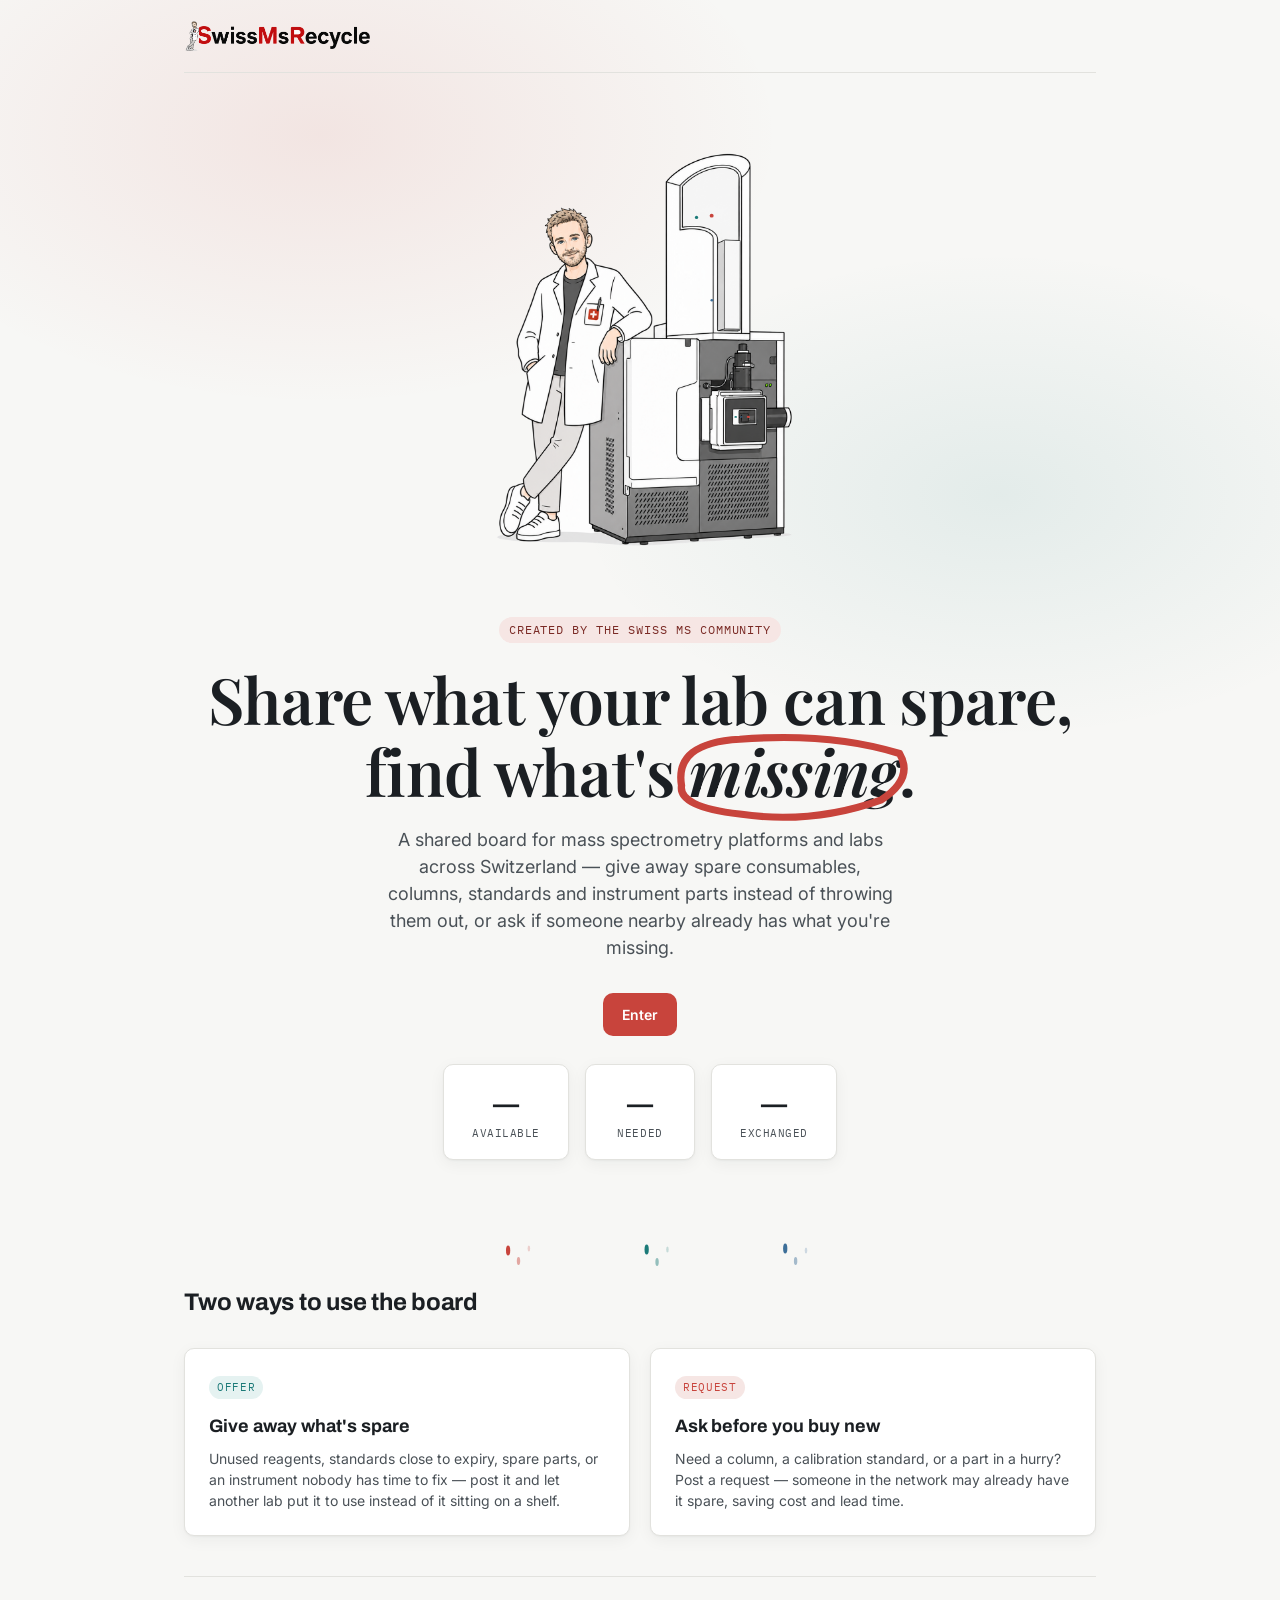
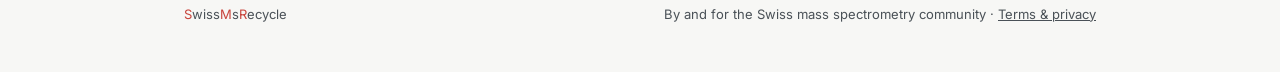
==== index.html @ 70cbd9d3 "Add files via upload" ====
<!DOCTYPE html>
<html lang="en">
<head>
<meta charset="UTF-8">
<meta name="viewport" content="width=device-width, initial-scale=1">
<title>SwissMsRecycle — share &amp; find lab resources</title>
<link rel="icon" type="image/png" href="favicon.png?v=2">
<link rel="shortcut icon" type="image/png" href="favicon.png?v=2">
<link rel="stylesheet" href="style.css">
<script data-goatcounter="https://dortiz83.goatcounter.com/count" async src="//gc.zgo.at/count.js"></script>
</head>
<body>

<div class="page">
  <div class="hero-bg">
    <div class="container">
      <nav class="nav">
        <a class="brand" href="#top">
          <img class="brand-logo-img" src="logo-brand.png" alt="SwissMsRecycle">
        </a>
      </nav>

      <header class="hero" id="top">
        <div class="hero-figure">
          <img class="person-tof-photo" src="person-tof.png" alt="Illustration of a scientist leaning on a mass spectrometer">
          <svg class="ion-overlay" viewBox="0 0 100 100" preserveAspectRatio="none" xmlns="http://www.w3.org/2000/svg" aria-hidden="true">
            <circle r="6" cy="50" fill="var(--accent)"><animateMotion path="M15 0 L85 0" dur="1.6s" repeatCount="indefinite"/></circle>
            <circle r="5" cy="50" fill="var(--offer)"><animateMotion path="M15 0 L85 0" dur="1.6s" begin="-0.5s" repeatCount="indefinite"/></circle>
            <circle r="4" cy="50" fill="var(--ion-blue)"><animateMotion path="M15 0 L85 0" dur="1.6s" begin="-1s" repeatCount="indefinite"/></circle>
          </svg>
          <svg class="ion-overlay ion-overlay--tower" viewBox="0 0 100 100" preserveAspectRatio="none" xmlns="http://www.w3.org/2000/svg" aria-hidden="true">
            <ellipse rx="3.25" ry="0.94" fill="var(--accent)"><animateMotion path="M70 96 L70 22 Q70 4 45 4 L45 28" dur="2s" repeatCount="indefinite"/></ellipse>
            <ellipse rx="2.71" ry="0.79" fill="var(--offer)"><animateMotion path="M70 96 L70 22 Q70 4 45 4 L45 28" dur="2s" begin="-0.7s" repeatCount="indefinite"/></ellipse>
            <ellipse rx="2.17" ry="0.63" fill="var(--ion-blue)"><animateMotion path="M70 96 L70 22 Q70 4 45 4 L45 28" dur="2s" begin="-1.4s" repeatCount="indefinite"/></ellipse>
          </svg>
        </div>
        <span class="eyebrow">Created by the Swiss MS community</span>
        <h1>Share what your lab can spare,<br>find what's <span class="highlight"><svg class="highlight-circle" viewBox="0 0 140 60" preserveAspectRatio="none" xmlns="http://www.w3.org/2000/svg" aria-hidden="true"><path d="M8 34 Q4 10 40 8 Q90 4 128 16 Q136 30 118 42 Q80 56 40 50 Q6 46 8 34 Z" fill="none" stroke="var(--accent)" stroke-width="4" stroke-linecap="round"/></svg>missing</span>.</h1>
        <p class="lede">
          A shared board for mass spectrometry platforms and labs across
          Switzerland — give away spare consumables, columns, standards
          and instrument parts instead of throwing them out, or ask if
          someone nearby already has what you're missing.
        </p>
        <div class="hero-actions">
          <a href="login.html" class="btn btn-accent">Enter</a>
        </div>

        <div class="stats-row" id="stats-row">
          <div class="stat-box">
            <div class="stat-number" id="stat-offers">—</div>
            <div class="stat-label">Available</div>
          </div>
          <div class="stat-box">
            <div class="stat-number" id="stat-requests">—</div>
            <div class="stat-label">Needed</div>
          </div>
          <div class="stat-box">
            <div class="stat-number" id="stat-exchanges">—</div>
            <div class="stat-label">Exchanged</div>
          </div>
        </div>
      </header>
    </div>
  </div>

  <div class="section-divider">
    <svg width="100%" height="40" viewBox="0 0 1000 40" preserveAspectRatio="none" xmlns="http://www.w3.org/2000/svg" aria-hidden="true">
      <path id="divider-path" d="M-10 6 L45 6 L100 34 L155 6 L210 34 L265 6 L320 34 L375 6 L430 34 L485 6 L540 34 L595 6 L650 34 L705 6 L760 34 L815 6 L870 34 L925 6 L980 34"
        fill="none" stroke="none"/>
      <circle r="5" fill="var(--accent)"><animateMotion dur="6s" repeatCount="indefinite"><mpath href="#divider-path"/></animateMotion></circle>
      <circle r="4" fill="var(--accent)" opacity="0.45"><animateMotion dur="6s" begin="-0.15s" repeatCount="indefinite"><mpath href="#divider-path"/></animateMotion></circle>
      <circle r="3" fill="var(--accent)" opacity="0.22"><animateMotion dur="6s" begin="-0.3s" repeatCount="indefinite"><mpath href="#divider-path"/></animateMotion></circle>

      <circle r="5" fill="var(--offer)"><animateMotion dur="6s" begin="-2s" repeatCount="indefinite"><mpath href="#divider-path"/></animateMotion></circle>
      <circle r="4" fill="var(--offer)" opacity="0.45"><animateMotion dur="6s" begin="-2.15s" repeatCount="indefinite"><mpath href="#divider-path"/></animateMotion></circle>
      <circle r="3" fill="var(--offer)" opacity="0.22"><animateMotion dur="6s" begin="-2.3s" repeatCount="indefinite"><mpath href="#divider-path"/></animateMotion></circle>

      <circle r="5" fill="var(--ion-blue)"><animateMotion dur="6s" begin="-4s" repeatCount="indefinite"><mpath href="#divider-path"/></animateMotion></circle>
      <circle r="4" fill="var(--ion-blue)" opacity="0.45"><animateMotion dur="6s" begin="-4.15s" repeatCount="indefinite"><mpath href="#divider-path"/></animateMotion></circle>
      <circle r="3" fill="var(--ion-blue)" opacity="0.22"><animateMotion dur="6s" begin="-4.3s" repeatCount="indefinite"><mpath href="#divider-path"/></animateMotion></circle>
    </svg>
  </div>

  <div class="container">
    <section class="section section--noborder" id="how">
      <div class="section-head">
        <h2>Two ways to use the board</h2>
      </div>
      <div class="grid-2">
        <div class="card">
          <span class="tag tag-offer">Offer</span>
          <h3>Give away what's spare</h3>
          <p>
            Unused reagents, standards close to expiry, spare parts, or
            an instrument nobody has time to fix — post it and let another
            lab put it to use instead of it sitting on a shelf.
          </p>
        </div>
        <div class="card">
          <span class="tag tag-request">Request</span>
          <h3>Ask before you buy new</h3>
          <p>
            Need a column, a calibration standard, or a part in a hurry?
            Post a request — someone in the network may already have it
            spare, saving cost and lead time.
          </p>
        </div>
      </div>
    </section>

    <footer class="footer">
      <span><span class="cap">S</span>wiss<span class="cap">M</span>s<span class="cap">R</span>ecycle</span>
      <span>By and for the Swiss mass spectrometry community · <a href="terms.html">Terms &amp; privacy</a></span>
    </footer>
  </div>
</div>

<script type="module">
  import { supabase } from './supabase-client.js'
  try {
    const { data, error } = await supabase.rpc('public_counts')
    if (error) console.error('public_counts error:', error)
    if (data) {
      document.getElementById('stat-offers').textContent = data.offers
      document.getElementById('stat-requests').textContent = data.requests
      document.getElementById('stat-exchanges').textContent = data.exchanges
    }
  } catch (err) {
    console.error('public_counts failed:', err)
  }
</script>

</body>
</html>
---- style.css ----
/* ============================================================
   SwissMS Recycle — design tokens
   Palette: clean lab-white background, graphite ink, one accent
   (muted vermillion) used sparingly. Mono face nods to instrument
   readouts (timestamps, lab codes); grotesk display + humanist body.
   ============================================================ */

@import url('https://fonts.googleapis.com/css2?family=Archivo:wght@500;600;700&family=Inter:wght@400;500;600&family=IBM+Plex+Mono:wght@400;500&family=Playfair+Display:ital,wght@0,600;1,600&display=swap');

:root {
  --ink: #1b1f23;
  --ink-soft: #4a5157;
  --paper: #f7f7f5;
  --paper-raised: #ffffff;
  --line: #e2e2de;
  --accent: #c8443c;
  --accent-ink: #7a2a25;
  --accent-tint: #f6e6e4;
  --offer: #1b7a78;
  --offer-tint: #e5f2f1;
  --ion-blue: #3d6f99;
  --request: #c8443c;
  --request-tint: #f6e6e4;

  --font-display: 'Archivo', system-ui, sans-serif;
  --font-serif: 'Playfair Display', Georgia, serif;
  --font-body: 'Inter', system-ui, sans-serif;
  --font-mono: 'IBM Plex Mono', ui-monospace, monospace;

  --radius: 10px;
  --shadow: 0 1px 2px rgba(27, 31, 35, 0.04), 0 4px 16px rgba(27, 31, 35, 0.05);
}

* { box-sizing: border-box; }

html, body {
  margin: 0;
  padding: 0;
  background:
    radial-gradient(ellipse 60% 50% at 25% 15%, rgba(200, 68, 60, 0.10), transparent 60%),
    radial-gradient(ellipse 55% 45% at 78% 55%, rgba(27, 122, 120, 0.09), transparent 60%),
    var(--paper);
  background-attachment: fixed;
  color: var(--ink);
  font-family: var(--font-body);
  font-size: 16px;
  line-height: 1.5;
}

a { color: inherit; }

.container {
  max-width: 960px;
  margin: 0 auto;
  padding: 0 24px;
}

/* ---------- Nav ---------- */
.nav {
  display: flex;
  align-items: center;
  justify-content: space-between;
  padding: 20px 0;
  border-bottom: 1px solid var(--line);
}

.brand {
  display: flex;
  align-items: center;
  gap: 8px;
  font-family: var(--font-display);
  font-weight: 700;
  font-size: 18px;
  letter-spacing: 0.01em;
  text-decoration: none;
  color: var(--ink);
}

.hero-figure {
  position: relative;
  display: inline-block;
  margin-bottom: 8px;
}

.person-tof-photo {
  display: block;
  height: 480px;
  width: auto;
}

.ion-overlay {
  position: absolute;
  left: 75.3%;
  top: 58.2%;
  width: 7.3%;
  height: 3.7%;
  pointer-events: none;
}

.ion-overlay--tower {
  left: 58%;
  top: 10%;
  width: 17%;
  height: 44%;
}

.hero-figure--sm {
  transform: scale(0.42);
  transform-origin: top center;
  margin-bottom: -290px;
  margin-top: -20px;
}

.brand-logo-img {
  height: 32px;
  width: auto;
  display: block;
}

.cap {
  color: var(--accent);
}

.highlight-circle {
  position: absolute;
  top: -0.15em;
  left: -0.35em;
  width: calc(100% + 0.7em);
  height: calc(100% + 0.55em);
  pointer-events: none;
}

.page {
  position: relative;
  overflow: hidden;
}

.hero-bg {
  position: relative;
}

.hero-bg .container {
  position: relative;
  z-index: 1;
}

.nav-actions {
  display: flex;
  align-items: center;
  gap: 10px;
}

.btn-pill {
  border-radius: 999px;
}

.nav-links {
  display: flex;
  align-items: center;
  gap: 24px;
  font-size: 14px;
  color: var(--ink-soft);
}

.nav-links a { text-decoration: none; }
.nav-links a:hover { color: var(--ink); }

/* ---------- Buttons ---------- */
.btn {
  display: inline-flex;
  align-items: center;
  justify-content: center;
  gap: 8px;
  font-family: var(--font-body);
  font-weight: 600;
  font-size: 14px;
  padding: 10px 18px;
  border-radius: var(--radius);
  border: 1px solid transparent;
  cursor: pointer;
  text-decoration: none;
  transition: transform 0.12s ease, box-shadow 0.12s ease;
}

.btn:focus-visible {
  outline: 2px solid var(--accent);
  outline-offset: 2px;
}

.btn-primary {
  background: var(--ink);
  color: var(--paper-raised);
}
.btn-primary:hover { transform: translateY(-1px); }

.btn-accent {
  background: var(--accent);
  color: #fff;
}
.btn-accent:hover { transform: translateY(-1px); }

.btn-ghost {
  background: transparent;
  border-color: var(--line);
  color: var(--ink);
}
.btn-ghost:hover { border-color: var(--ink-soft); }

.btn-sm { padding: 7px 12px; font-size: 13px; }

@media (prefers-reduced-motion: reduce) {
  .btn { transition: none; }
  .btn-primary:hover, .btn-accent:hover { transform: none; }
}

/* ---------- Hero ---------- */
.hero {
  padding: 56px 0 40px;
  text-align: center;
  display: flex;
  flex-direction: column;
  align-items: center;
}

.eyebrow {
  font-family: var(--font-mono);
  font-size: 12px;
  letter-spacing: 0.08em;
  text-transform: uppercase;
  color: var(--accent-ink);
  background: var(--accent-tint);
  display: inline-block;
  padding: 4px 10px;
  border-radius: 999px;
  margin-bottom: 20px;
}

h1 {
  font-family: var(--font-serif);
  font-weight: 600;
  font-size: clamp(40px, 6.5vw, 64px);
  line-height: 1.12;
  letter-spacing: -0.01em;
  margin: 0 auto 20px;
  max-width: 31ch;
}

.highlight {
  position: relative;
  display: inline-block;
  font-style: italic;
}

.lede {
  font-size: 18px;
  color: var(--ink-soft);
  max-width: 46ch;
  margin: 0 auto 32px;
}

.hero-actions {
  display: flex;
  gap: 12px;
  flex-wrap: wrap;
  justify-content: center;
}

/* Signature element: spectrum trace */
.spectrum {
  width: 100%;
  height: auto;
  margin-top: 48px;
  display: block;
}

/* ---------- How it works ---------- */
.section-divider {
  height: 24px;
  width: 33%;
  margin: 0 auto;
  overflow: visible;
  position: relative;
  z-index: 2;
}

.section {
  padding: 40px 0;
  border-top: 1px solid var(--line);
}

.section--noborder {
  border-top: none;
  padding-top: 32px;
}

.section-head {
  display: flex;
  align-items: baseline;
  justify-content: space-between;
  margin-bottom: 28px;
}

.section-head h2 {
  font-family: var(--font-display);
  font-size: 24px;
  letter-spacing: -0.01em;
  margin: 0;
}

.section-head .index {
  font-family: var(--font-mono);
  font-size: 12px;
  color: var(--ink-soft);
}

.grid-2 {
  display: grid;
  grid-template-columns: 1fr 1fr;
  gap: 20px;
}

@media (max-width: 640px) {
  .grid-2 { grid-template-columns: 1fr; }
}

.card {
  background: var(--paper-raised);
  border: 1px solid var(--line);
  border-radius: var(--radius);
  padding: 24px;
  box-shadow: var(--shadow);
}

.card .tag {
  font-family: var(--font-mono);
  font-size: 11px;
  letter-spacing: 0.06em;
  text-transform: uppercase;
  padding: 3px 8px;
  border-radius: 999px;
  display: inline-block;
  margin-bottom: 14px;
}

.tag-offer { background: var(--offer-tint); color: var(--offer); }
.tag-request { background: var(--request-tint); color: var(--request); }

.card h3 {
  font-family: var(--font-display);
  font-size: 18px;
  margin: 0 0 8px;
}

.card p {
  color: var(--ink-soft);
  font-size: 14px;
  margin: 0;
}

/* ---------- Stats (big numbers in boxes) ---------- */
.stats-row {
  display: flex;
  justify-content: center;
  gap: 16px;
  margin: 28px 0;
  flex-wrap: wrap;
}

.stat-box {
  background: var(--paper-raised);
  border: 1px solid var(--line);
  border-radius: var(--radius);
  padding: 18px 28px;
  min-width: 110px;
  text-align: center;
  box-shadow: var(--shadow);
}

.stat-number {
  font-family: var(--font-serif);
  font-weight: 600;
  font-size: 34px;
  line-height: 1.1;
  color: var(--ink);
}

.stat-label {
  font-family: var(--font-mono);
  font-size: 11px;
  text-transform: uppercase;
  letter-spacing: 0.05em;
  color: var(--ink-soft);
  margin-top: 4px;
}

.app-hero .stats-row {
  margin: 20px 0 8px;
}

.app-hero .stat-box {
  padding: 12px 22px;
  min-width: 90px;
}

.app-hero .stat-number {
  font-size: 26px;
}

/* ---------- Footer ---------- */
.footer {
  border-top: 1px solid var(--line);
  padding: 28px 0 48px;
  color: var(--ink-soft);
  font-size: 13px;
  display: flex;
  justify-content: space-between;
  flex-wrap: wrap;
  gap: 8px;
}

/* ---------- Auth card (login.html) ---------- */
.auth-wrap {
  min-height: 100vh;
  display: flex;
  flex-direction: column;
  align-items: center;
  justify-content: center;
  padding: 24px;
  gap: 24px;
}

.footer--auth {
  border-top: none;
  padding: 0;
  justify-content: center;
  gap: 16px;
}

.auth-card {
  width: 100%;
  max-width: 380px;
  background: var(--paper-raised);
  border: 1px solid var(--line);
  border-radius: var(--radius);
  padding: 32px;
  box-shadow: var(--shadow);
}

.auth-card h1 {
  font-size: 22px;
  max-width: none;
  margin: 0 0 6px;
  text-align: center;
}

.auth-sub {
  color: var(--ink-soft);
  font-size: 14px;
  margin: 0 0 24px;
  text-align: center;
}

.tabs {
  display: flex;
  gap: 4px;
  background: var(--paper);
  border: 1px solid var(--line);
  border-radius: var(--radius);
  padding: 4px;
  margin-bottom: 20px;
}

.tab {
  flex: 1;
  text-align: center;
  padding: 8px;
  font-size: 13px;
  font-weight: 600;
  border-radius: 7px;
  cursor: pointer;
  color: var(--ink-soft);
  user-select: none;
}

.tab.active {
  background: var(--paper-raised);
  color: var(--ink);
  box-shadow: var(--shadow);
}

label {
  display: block;
  font-size: 13px;
  font-weight: 600;
  margin: 14px 0 6px;
}

input[type="email"],
input[type="password"],
input[type="text"],
textarea,
select {
  width: 100%;
  padding: 10px 12px;
  border: 1px solid var(--line);
  border-radius: 8px;
  font-family: var(--font-body);
  font-size: 14px;
  background: var(--paper-raised);
  color: var(--ink);
}

input:focus, textarea:focus, select:focus {
  outline: 2px solid var(--accent);
  outline-offset: 1px;
  border-color: var(--accent);
}

.form-msg {
  font-size: 13px;
  margin-top: 14px;
  min-height: 18px;
}

.form-msg.error { color: var(--accent-ink); }
.form-msg.ok { color: var(--offer); }

.auth-submit { width: 100%; margin-top: 20px; }

.hidden-fields {
  display: none;
}

.pw-hints {
  list-style: none;
  margin: 10px 0 0;
  padding: 0;
  font-size: 12px;
  color: var(--ink-soft);
  display: none;
}

.pw-hints li {
  padding-left: 18px;
  position: relative;
  line-height: 1.6;
}

.pw-hints li::before {
  content: "○";
  position: absolute;
  left: 0;
  color: var(--line);
}

.pw-hints li.met {
  color: var(--offer);
}

.pw-hints li.met::before {
  content: "●";
  color: var(--offer);
}

.link-btn {
  display: block;
  margin: 12px auto 0;
  background: none;
  border: none;
  color: var(--ink-soft);
  font-size: 13px;
  text-decoration: underline;
  cursor: pointer;
  padding: 0;
}

.link-btn:hover {
  color: var(--ink);
}

.back-link {
  display: inline-block;
  margin-top: 20px;
  font-size: 13px;
  color: var(--ink-soft);
  text-decoration: none;
}
.back-link:hover { color: var(--ink); }

/* ---------- App (app.html) ---------- */
.app-header {
  display: flex;
  align-items: center;
  justify-content: space-between;
  padding: 20px 0;
  border-bottom: 1px solid var(--line);
}

.app-user {
  display: flex;
  align-items: center;
  gap: 12px;
  font-family: var(--font-mono);
  font-size: 13px;
  color: var(--ink-soft);
}

/* ---------- App tabs ---------- */

.legal-page {
  max-width: 640px;
  margin: 0 auto;
  padding: 32px 0 20px;
}

.legal-page h1 {
  font-family: var(--font-display);
  font-size: 30px;
  margin: 0 0 4px;
}

.legal-updated {
  color: var(--ink-soft);
  font-size: 13px;
  margin: 0 0 28px;
}

.legal-page h2 {
  font-family: var(--font-display);
  font-size: 17px;
  margin: 24px 0 8px;
}

.legal-page p {
  color: var(--ink-soft);
  font-size: 14px;
  line-height: 1.65;
  margin: 0 0 4px;
}

.legal-page .back-link {
  display: inline-block;
  margin-top: 24px;
}

.settings-page {
  max-width: 560px;
  margin: 0 auto;
  padding: 32px 0 20px;
}

.settings-title {
  font-family: var(--font-display);
  font-size: 26px;
  margin: 0 0 20px;
}

.settings-card {
  margin-bottom: 20px;
}

.settings-card h2 {
  font-family: var(--font-display);
  font-size: 17px;
  margin: 0 0 4px;
}

.settings-hint {
  font-size: 13px;
  color: var(--ink-soft);
  margin: 0 0 16px;
}

.settings-hint--note {
  background: var(--paper);
  border-radius: 8px;
  padding: 10px 12px;
  margin-top: 4px;
}

.settings-card--danger {
  border-color: rgba(200, 68, 60, 0.3);
}

.app-hero {
  text-align: center;
  padding-top: 8px;
}

.app-hero .hero-figure--sm {
  transform: scale(0.3);
  transform-origin: top center;
  margin-bottom: -335px;
  margin-top: -20px;
}

.app-hero-text {
  color: var(--ink-soft);
  font-size: 14px;
  margin: 0 0 4px;
}

.app-primary-action {
  margin: 28px 0 12px;
}

.app-primary-btn {
  padding: 13px 22px;
  font-size: 15px;
  border-radius: 999px;
}

.app-tabs {
  display: flex;
  gap: 8px;
  margin: 0 0 20px;
}

.app-tab {
  padding: 9px 16px;
  border-radius: 999px;
  border: 1px solid var(--line);
  background: var(--paper-raised);
  font-size: 13px;
  font-weight: 600;
  cursor: pointer;
  color: var(--ink-soft);
  font-family: var(--font-body);
}

.app-tab.active {
  background: var(--ink);
  color: #fff;
  border-color: var(--ink);
}

/* ---------- Filters ---------- */
.filters {
  display: flex;
  flex-wrap: wrap;
  gap: 8px;
  margin-bottom: 20px;
}

.filters select {
  width: auto;
  min-width: 0;
  font-size: 13px;
  padding: 8px 10px;
}

.filters .btn-sm {
  flex-shrink: 0;
}

.listing-row--static {
  cursor: default;
}

/* ---------- Listings table ---------- */
.listings-grid {
  border: 1px solid var(--line);
  border-radius: var(--radius);
  overflow: hidden;
  margin-bottom: 48px;
  background: var(--paper-raised);
}

.listing-row {
  display: grid;
  grid-template-columns: 52px 84px 1.6fr 1fr 110px;
  gap: 14px;
  align-items: center;
  padding: 10px 16px;
  border-bottom: 1px solid var(--line);
  cursor: pointer;
}

.listing-row:last-child {
  border-bottom: none;
}

.listing-row:not(.listing-row--head):hover {
  background: var(--paper);
}

.listing-row--head {
  cursor: default;
  font-family: var(--font-mono);
  font-size: 11px;
  text-transform: uppercase;
  letter-spacing: 0.04em;
  color: var(--ink-soft);
  background: var(--paper);
}

.listing-row-photo {
  width: 44px;
  height: 44px;
  border-radius: 6px;
  border: 1px solid var(--line);
  overflow: hidden;
  background: var(--paper);
  display: flex;
  align-items: center;
  justify-content: center;
  flex-shrink: 0;
}

.listing-row-photo img {
  width: 100%;
  height: 100%;
  object-fit: cover;
}

.listing-row-photo-placeholder {
  font-size: 16px;
  opacity: 0.35;
}

.listing-row-title {
  display: flex;
  flex-direction: column;
  gap: 2px;
  min-width: 0;
}

.listing-row-title strong {
  font-family: var(--font-display);
  font-size: 14px;
  font-weight: 600;
  white-space: nowrap;
  overflow: hidden;
  text-overflow: ellipsis;
}

.listing-row-sub {
  font-family: var(--font-mono);
  font-size: 11px;
  color: var(--ink-soft);
  white-space: nowrap;
  overflow: hidden;
  text-overflow: ellipsis;
}

.listing-row-org,
.listing-row-condition {
  font-size: 13px;
  color: var(--ink-soft);
  white-space: nowrap;
  overflow: hidden;
  text-overflow: ellipsis;
}

@media (max-width: 640px) {
  .listing-row {
    grid-template-columns: 40px 1fr;
    grid-template-areas:
      "photo title"
      "photo meta";
  }
  .listing-row-photo { grid-area: photo; width:40px; height:40px; }
  .listing-row-title { grid-area: title; }
  .listing-row.listing-row--head .listing-row-org,
  .listing-row.listing-row--head .listing-row-condition,
  .listing-row .tag { display: none; }
  .listing-row-org, .listing-row-condition {
    grid-area: meta;
    display: inline;
    font-size: 11px;
  }
  .listing-row--head { display: none; }
}

/* ---------- Post view ---------- */
.post-card {
  position: relative;
  max-width: 560px;
  margin: 0 auto 48px;
  background: var(--paper-raised);
  border: 1px solid var(--line);
  border-radius: var(--radius);
  padding: 28px;
  box-shadow: var(--shadow);
}

.form-row {
  display: grid;
  grid-template-columns: 1fr 1fr;
  gap: 14px;
}

.form-row--single {
  grid-template-columns: 1fr;
}

@media (max-width: 480px) {
  .form-row { grid-template-columns: 1fr; }
}

input[type="file"] {
  width: 100%;
  padding: 10px 0;
  font-size: 13px;
}

/* ---------- Detail modal ---------- */
.modal-backdrop {
  position: fixed;
  inset: 0;
  background: rgba(27, 31, 35, 0.5);
  display: flex;
  align-items: center;
  justify-content: center;
  padding: 20px;
  z-index: 50;
}

.modal-card {
  position: relative;
  background: var(--paper-raised);
  border-radius: var(--radius);
  max-width: 480px;
  width: 100%;
  max-height: 88vh;
  overflow-y: auto;
  padding: 28px;
}

.modal-close {
  position: absolute;
  top: 14px;
  right: 14px;
  background: none;
  border: none;
  font-size: 22px;
  line-height: 1;
  cursor: pointer;
  color: var(--ink-soft);
}

.modal-head {
  display: flex;
  align-items: flex-start;
  gap: 14px;
  margin-bottom: 4px;
}

.modal-photo {
  width: 76px;
  height: 76px;
  border-radius: 8px;
  object-fit: cover;
  flex-shrink: 0;
  border: 1px solid var(--line);
}

.modal-head-text {
  min-width: 0;
}

.modal-head-text .tag {
  margin-bottom: 6px;
}

.modal-card h2 {
  font-family: var(--font-display);
  font-size: 19px;
  margin: 0;
  line-height: 1.25;
}

.modal-desc {
  font-size: 14px;
  color: var(--ink-soft);
  margin: 0 0 16px;
}

.modal-details {
  display: grid;
  grid-template-columns: auto 1fr;
  gap: 6px 14px;
  font-size: 13px;
  margin: 0 0 20px;
}

.modal-details dt {
  color: var(--ink-soft);
  font-family: var(--font-mono);
  font-size: 11px;
  text-transform: uppercase;
  align-self: center;
}

.modal-details dd {
  margin: 0;
}

.modal-actions {
  display: flex;
  flex-wrap: wrap;
  gap: 10px;
}

.listing-inquiry-count {
  font-family: var(--font-mono);
  font-size: 11px;
  color: var(--ink-soft);
  margin: 10px 0 0;
}

#mark-given-form {
  margin-top: 14px;
  padding-top: 14px;
  border-top: 1px solid var(--line);
}

#mark-given-form label {
  margin-top: 0;
}

.post-close {
  top: 16px;
  right: 16px;
}

.empty-state {
  border: 1px dashed var(--line);
  border-radius: var(--radius);
  padding: 32px;
  text-align: center;
  color: var(--ink-soft);
  font-size: 14px;
}

.type-toggle {
  display: flex;
  gap: 8px;
  margin-top: 14px;
}

.type-toggle button {
  flex: 1;
  padding: 8px;
  border-radius: 8px;
  border: 1px solid var(--line);
  background: var(--paper);
  font-size: 13px;
  font-weight: 600;
  cursor: pointer;
  color: var(--ink-soft);
}

.type-toggle button.active[data-type="offer"] { background: var(--offer-tint); color: var(--offer); border-color: transparent; }
.type-toggle button.active[data-type="request"] { background: var(--request-tint); color: var(--request); border-color: transparent; }
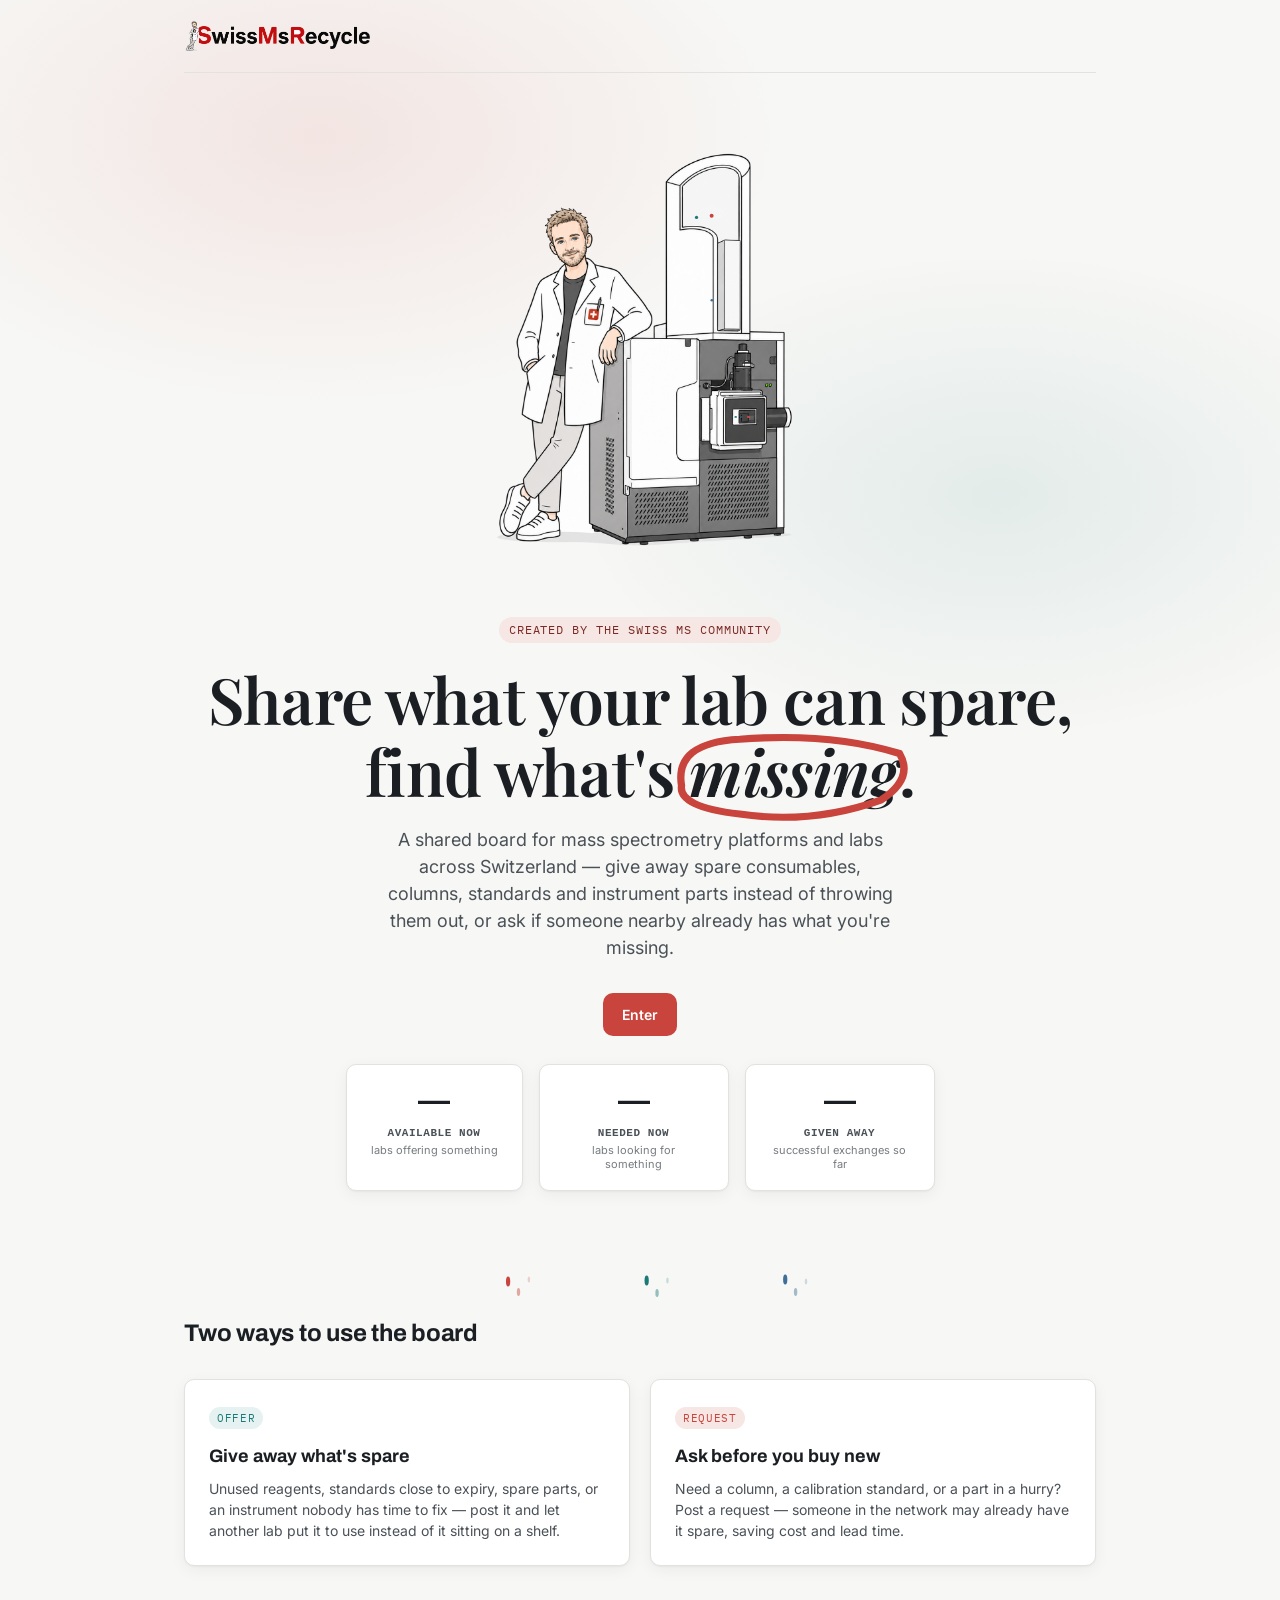
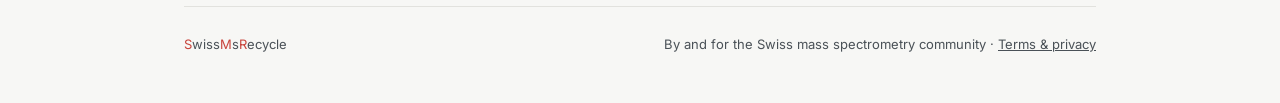
==== commit 38e59721: "Add files via upload" ====
--- a/index.html
+++ b/index.html
@@ -49,15 +49,15 @@
         <div class="stats-row" id="stats-row">
           <div class="stat-box">
             <div class="stat-number" id="stat-offers">—</div>
-            <div class="stat-label">Available</div>
+            <div class="stat-label"><span class="stat-label-main">Available now</span><span class="stat-label-sub">labs offering something</span></div>
           </div>
           <div class="stat-box">
             <div class="stat-number" id="stat-requests">—</div>
-            <div class="stat-label">Needed</div>
+            <div class="stat-label"><span class="stat-label-main">Needed now</span><span class="stat-label-sub">labs looking for something</span></div>
           </div>
           <div class="stat-box">
             <div class="stat-number" id="stat-exchanges">—</div>
-            <div class="stat-label">Exchanged</div>
+            <div class="stat-label"><span class="stat-label-main">Given away</span><span class="stat-label-sub">successful exchanges so far</span></div>
           </div>
         </div>
       </header>
--- a/style.css
+++ b/style.css
@@ -370,27 +370,42 @@
   background: var(--paper-raised);
   border: 1px solid var(--line);
   border-radius: var(--radius);
-  padding: 18px 28px;
-  min-width: 110px;
+  padding: 18px 24px;
+  min-width: 150px;
+  max-width: 190px;
   text-align: center;
   box-shadow: var(--shadow);
 }
 
 .stat-number {
-  font-family: var(--font-serif);
-  font-weight: 600;
-  font-size: 34px;
+  font-family: var(--font-display);
+  font-weight: 700;
+  font-size: 32px;
   line-height: 1.1;
   color: var(--ink);
 }
 
 .stat-label {
+  margin-top: 6px;
+}
+
+.stat-label-main {
+  display: block;
   font-family: var(--font-mono);
   font-size: 11px;
+  font-weight: 700;
   text-transform: uppercase;
   letter-spacing: 0.05em;
   color: var(--ink-soft);
-  margin-top: 4px;
+}
+
+.stat-label-sub {
+  display: block;
+  font-size: 11px;
+  color: var(--ink-soft);
+  opacity: 0.75;
+  margin-top: 2px;
+  line-height: 1.3;
 }
 
 .app-hero .stats-row {
@@ -398,8 +413,9 @@
 }
 
 .app-hero .stat-box {
-  padding: 12px 22px;
-  min-width: 90px;
+  padding: 12px 18px;
+  min-width: 130px;
+  max-width: 160px;
 }
 
 .app-hero .stat-number {
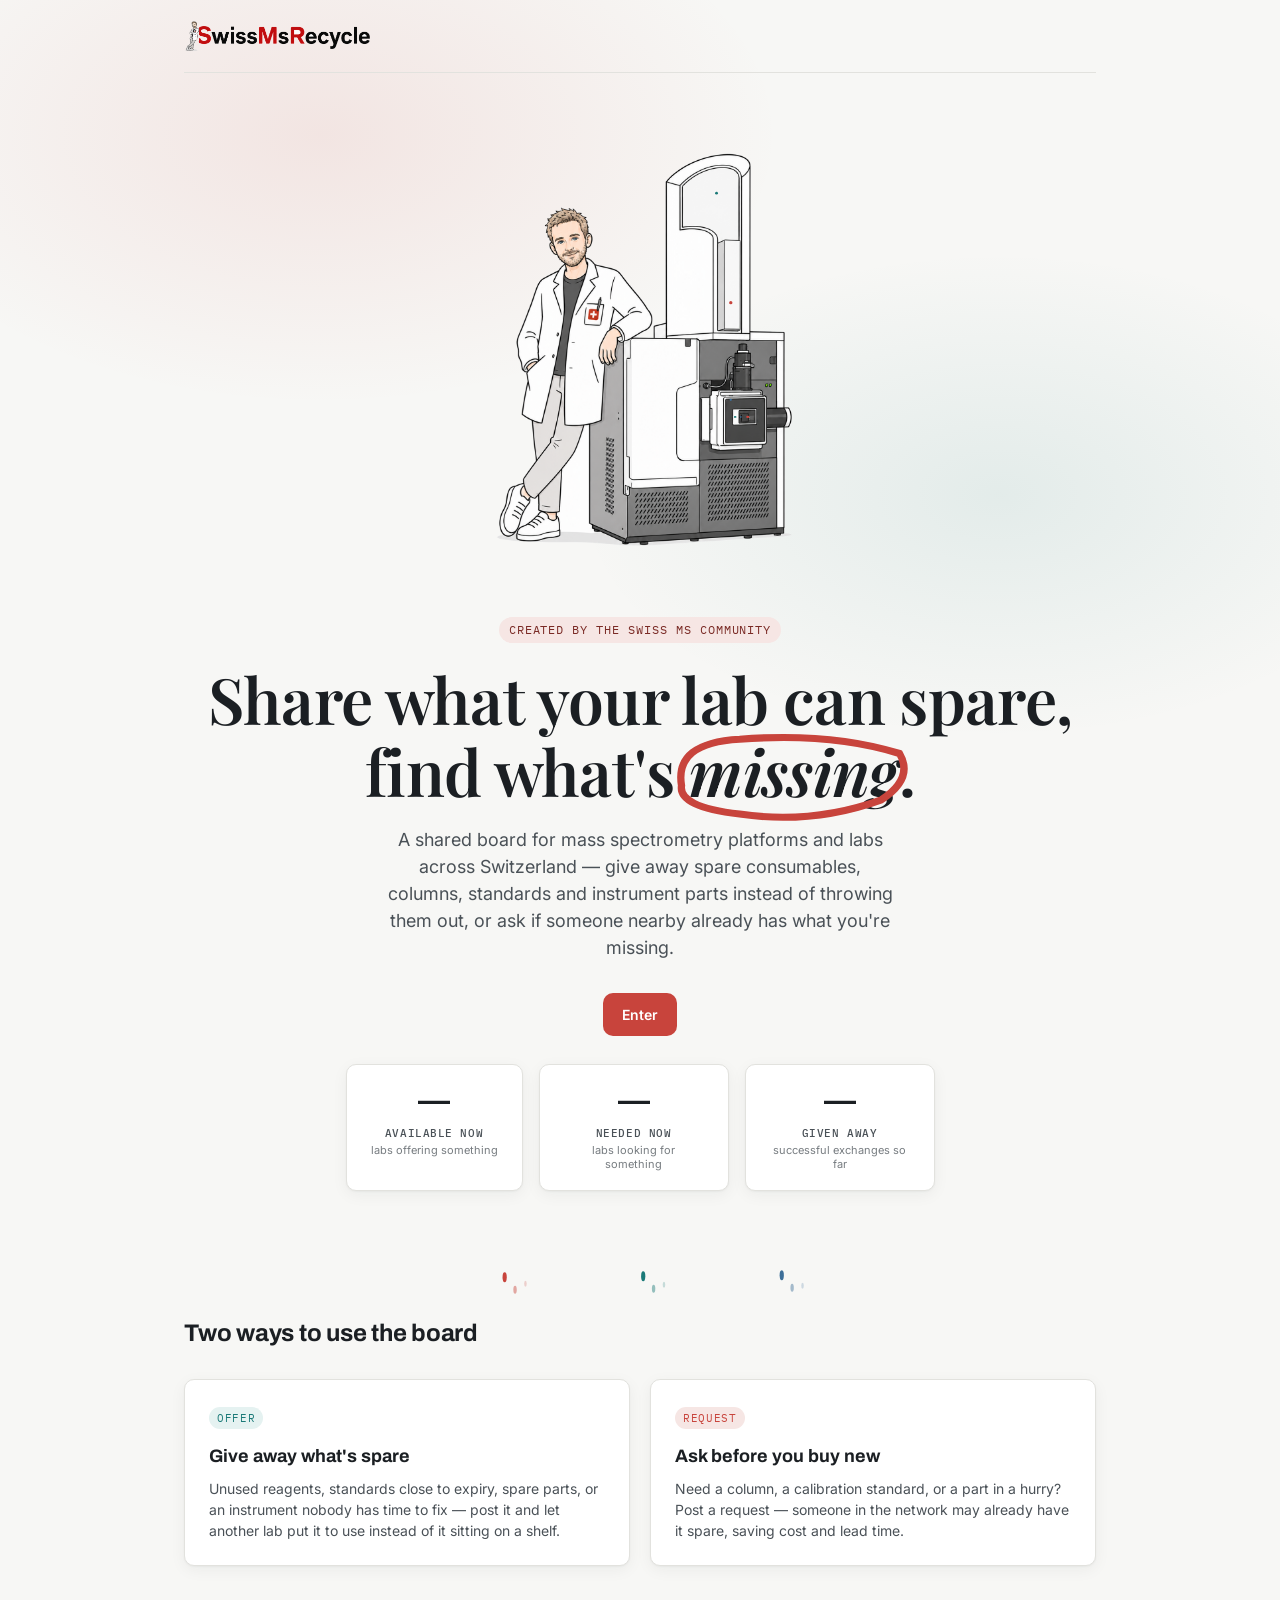
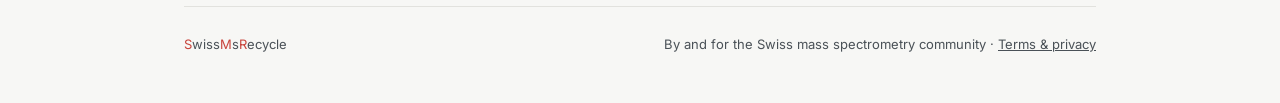
==== commit 94144e77: "Add files via upload" ====
--- a/index.html
+++ b/index.html
@@ -28,10 +28,17 @@
             <circle r="5" cy="50" fill="var(--offer)"><animateMotion path="M15 0 L85 0" dur="1.6s" begin="-0.5s" repeatCount="indefinite"/></circle>
             <circle r="4" cy="50" fill="var(--ion-blue)"><animateMotion path="M15 0 L85 0" dur="1.6s" begin="-1s" repeatCount="indefinite"/></circle>
           </svg>
-          <svg class="ion-overlay ion-overlay--tower" viewBox="0 0 100 100" preserveAspectRatio="none" xmlns="http://www.w3.org/2000/svg" aria-hidden="true">
-            <ellipse rx="3.25" ry="0.94" fill="var(--accent)"><animateMotion path="M70 96 L70 22 Q70 4 45 4 L45 28" dur="2s" repeatCount="indefinite"/></ellipse>
-            <ellipse rx="2.71" ry="0.79" fill="var(--offer)"><animateMotion path="M70 96 L70 22 Q70 4 45 4 L45 28" dur="2s" begin="-0.7s" repeatCount="indefinite"/></ellipse>
-            <ellipse rx="2.17" ry="0.63" fill="var(--ion-blue)"><animateMotion path="M70 96 L70 22 Q70 4 45 4 L45 28" dur="2s" begin="-1.4s" repeatCount="indefinite"/></ellipse>
+          <svg class="ion-overlay ion-overlay--tower" viewBox="0 0 165 1005" xmlns="http://www.w3.org/2000/svg" aria-hidden="true">
+            <defs>
+              <clipPath id="tower-window-clip">
+                <path d="M0,185 L0,60 Q3,25 50,3 Q85,-3 123,2 Q158,8 165,35 L163,600 L162,985 Q160,1000 120,1005 Q95,1006 87,990 L83,600 L83,228 Q60,210 40,200 Q10,195 0,185 Z"/>
+              </clipPath>
+            </defs>
+            <g clip-path="url(#tower-window-clip)">
+              <circle r="5" fill="var(--accent)"><animateMotion path="M123 970 L123 250 Q100 195 80 175 L80 60 Q80 15 85 5" dur="2s" repeatCount="indefinite"/></circle>
+              <circle r="4.2" fill="var(--offer)"><animateMotion path="M123 970 L123 250 Q100 195 80 175 L80 60 Q80 15 85 5" dur="2s" begin="-0.7s" repeatCount="indefinite"/></circle>
+              <circle r="3.4" fill="var(--ion-blue)"><animateMotion path="M123 970 L123 250 Q100 195 80 175 L80 60 Q80 15 85 5" dur="2s" begin="-1.4s" repeatCount="indefinite"/></circle>
+            </g>
           </svg>
         </div>
         <span class="eyebrow">Created by the Swiss MS community</span>
--- a/style.css
+++ b/style.css
@@ -98,10 +98,10 @@
 }
 
 .ion-overlay--tower {
-  left: 58%;
-  top: 10%;
-  width: 17%;
-  height: 44%;
+  left: 64%;
+  top: 6.9%;
+  width: 15.2%;
+  height: 69.4%;
 }
 
 .hero-figure--sm {
@@ -393,7 +393,7 @@
   display: block;
   font-family: var(--font-mono);
   font-size: 11px;
-  font-weight: 700;
+  font-weight: 500;
   text-transform: uppercase;
   letter-spacing: 0.05em;
   color: var(--ink-soft);
@@ -408,18 +408,27 @@
   line-height: 1.3;
 }
 
-.app-hero .stats-row {
-  margin: 20px 0 8px;
-}
-
-.app-hero .stat-box {
-  padding: 12px 18px;
-  min-width: 130px;
-  max-width: 160px;
-}
-
-.app-hero .stat-number {
-  font-size: 26px;
+.stats-row--compact {
+  margin: 14px 0 2px;
+  gap: 8px;
+}
+
+.stats-row--compact .stat-box {
+  padding: 6px 10px;
+  min-width: 0;
+  width: auto;
+}
+
+.stats-row--compact .stat-number {
+  font-size: 16px;
+}
+
+.stats-row--compact .stat-label-main {
+  font-size: 9px;
+}
+
+.stats-row--compact .stat-label-sub {
+  display: none;
 }
 
 /* ---------- Footer ---------- */
@@ -608,6 +617,7 @@
   display: flex;
   align-items: center;
   justify-content: space-between;
+  gap: 10px;
   padding: 20px 0;
   border-bottom: 1px solid var(--line);
 }
@@ -615,10 +625,16 @@
 .app-user {
   display: flex;
   align-items: center;
-  gap: 12px;
+  gap: 8px;
   font-family: var(--font-mono);
   font-size: 13px;
   color: var(--ink-soft);
+  flex-shrink: 0;
+}
+
+@media (max-width: 560px) {
+  #user-email { display: none; }
+  .brand-logo-img { height: 26px; }
 }
 
 /* ---------- App tabs ---------- */
@@ -730,6 +746,15 @@
   display: flex;
   gap: 8px;
   margin: 0 0 20px;
+  flex-wrap: wrap;
+}
+
+@media (max-width: 560px) {
+  .app-tab {
+    padding: 8px 12px;
+    font-size: 12px;
+    flex: 1 1 auto;
+  }
 }
 
 .app-tab {
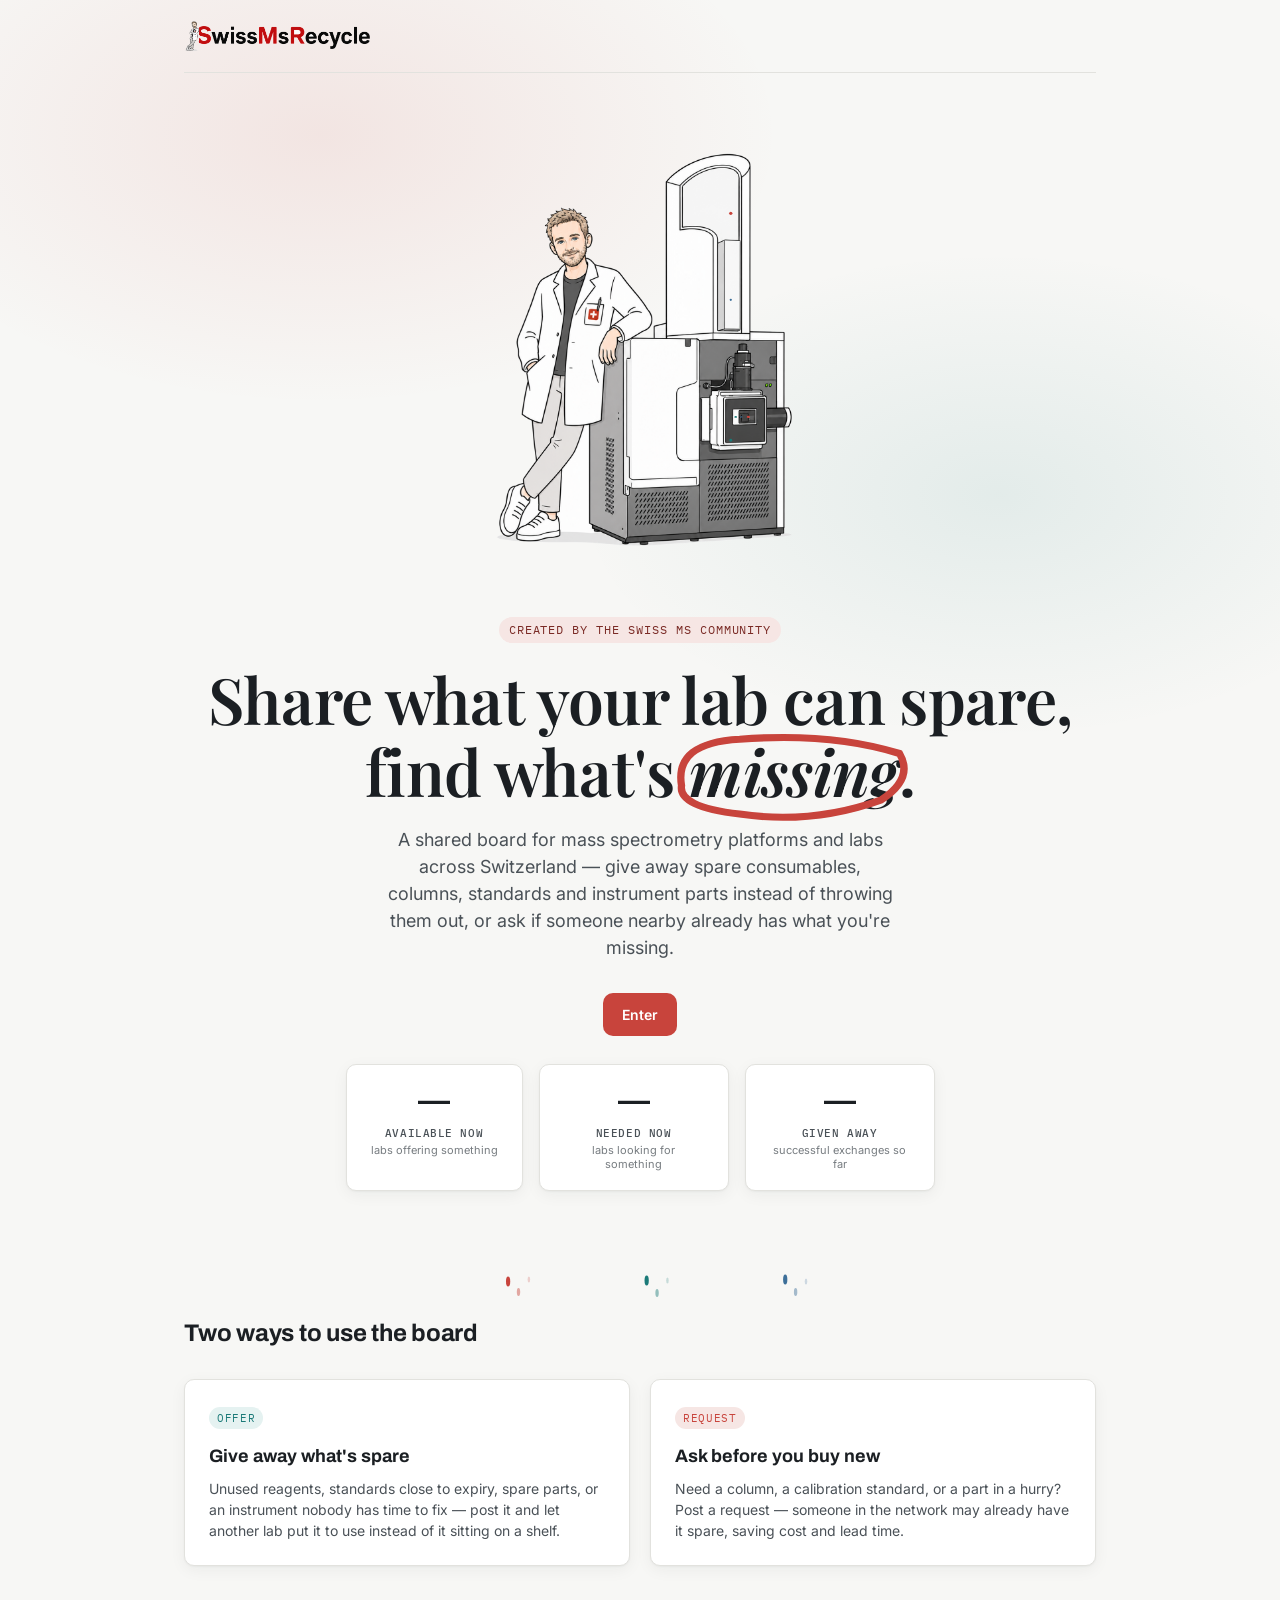
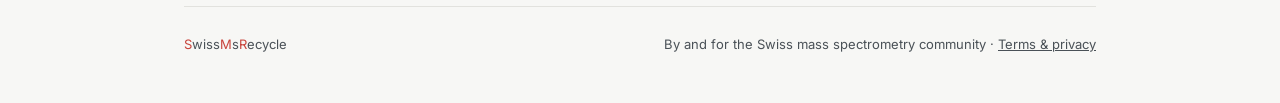
==== commit f18f0025: "Add files via upload" ====
--- a/index.html
+++ b/index.html
@@ -35,9 +35,9 @@
               </clipPath>
             </defs>
             <g clip-path="url(#tower-window-clip)">
-              <circle r="5" fill="var(--accent)"><animateMotion path="M123 970 L123 250 Q100 195 80 175 L80 60 Q80 15 85 5" dur="2s" repeatCount="indefinite"/></circle>
-              <circle r="4.2" fill="var(--offer)"><animateMotion path="M123 970 L123 250 Q100 195 80 175 L80 60 Q80 15 85 5" dur="2s" begin="-0.7s" repeatCount="indefinite"/></circle>
-              <circle r="3.4" fill="var(--ion-blue)"><animateMotion path="M123 970 L123 250 Q100 195 80 175 L80 60 Q80 15 85 5" dur="2s" begin="-1.4s" repeatCount="indefinite"/></circle>
+              <circle r="5" fill="var(--accent)"><animateMotion path="M123,970 L123,240 Q85,200 55,150 Q25,100 35,55 Q55,15 95,35 Q120,55 123,130 L123,970" dur="2s" repeatCount="indefinite"/></circle>
+              <circle r="4.2" fill="var(--offer)"><animateMotion path="M123,970 L123,240 Q85,200 55,150 Q25,100 35,55 Q55,15 95,35 Q120,55 123,130 L123,970" dur="2s" begin="-0.7s" repeatCount="indefinite"/></circle>
+              <circle r="3.4" fill="var(--ion-blue)"><animateMotion path="M123,970 L123,240 Q85,200 55,150 Q25,100 35,55 Q55,15 95,35 Q120,55 123,130 L123,970" dur="2s" begin="-1.4s" repeatCount="indefinite"/></circle>
             </g>
           </svg>
         </div>
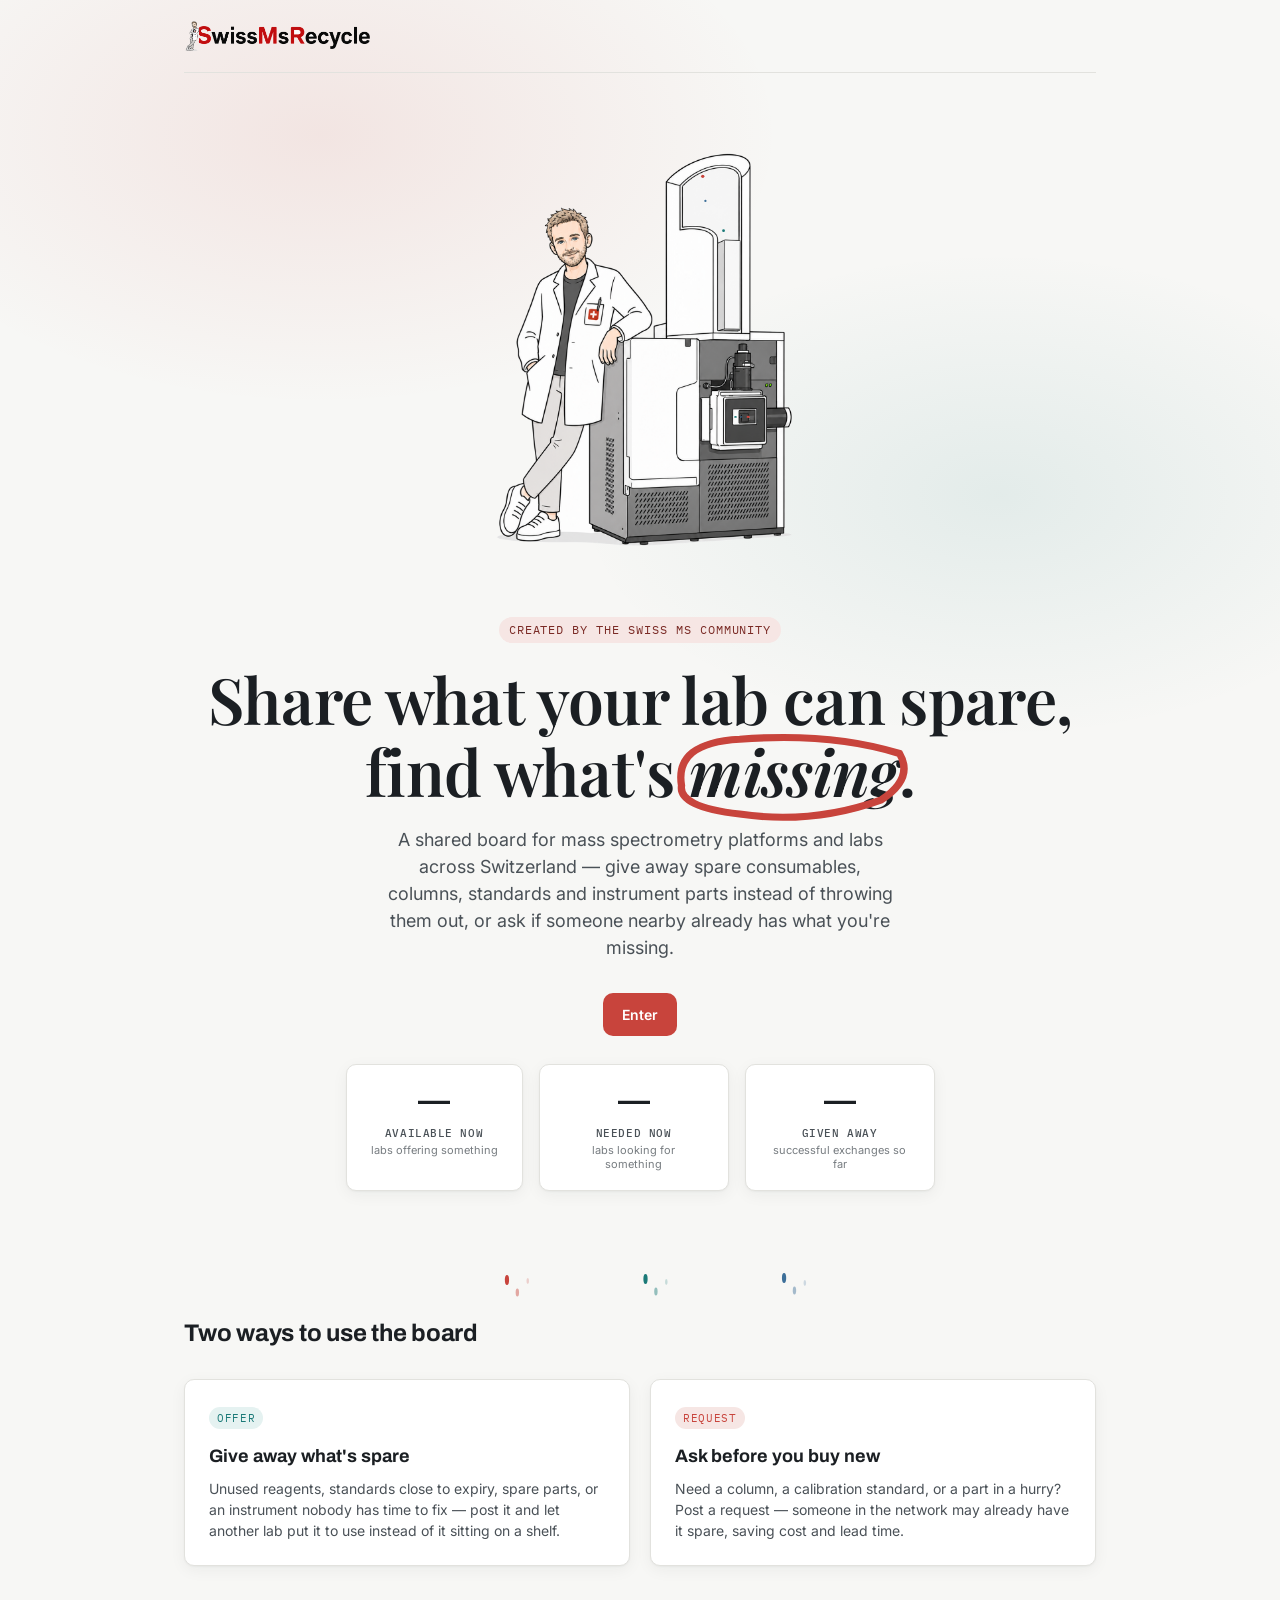
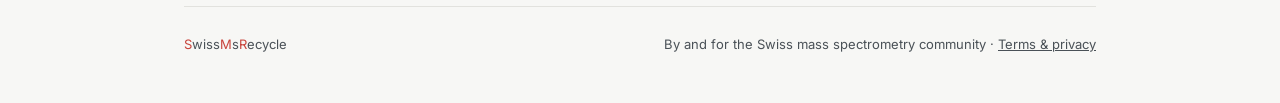
==== commit a3c4ad31: "Add files via upload" ====
--- a/index.html
+++ b/index.html
@@ -28,16 +28,16 @@
             <circle r="5" cy="50" fill="var(--offer)"><animateMotion path="M15 0 L85 0" dur="1.6s" begin="-0.5s" repeatCount="indefinite"/></circle>
             <circle r="4" cy="50" fill="var(--ion-blue)"><animateMotion path="M15 0 L85 0" dur="1.6s" begin="-1s" repeatCount="indefinite"/></circle>
           </svg>
-          <svg class="ion-overlay ion-overlay--tower" viewBox="0 0 165 1005" xmlns="http://www.w3.org/2000/svg" aria-hidden="true">
+          <svg class="ion-overlay ion-overlay--tower" viewBox="0 0 165 265" xmlns="http://www.w3.org/2000/svg" aria-hidden="true">
             <defs>
               <clipPath id="tower-window-clip">
-                <path d="M0,185 L0,60 Q3,25 50,3 Q85,-3 123,2 Q158,8 165,35 L163,600 L162,985 Q160,1000 120,1005 Q95,1006 87,990 L83,600 L83,228 Q60,210 40,200 Q10,195 0,185 Z"/>
+                <path d="M0,185 L0,60 Q3,25 50,3 Q85,-3 123,2 Q158,8 165,35 L163,260 L83,260 L83,228 Q60,210 40,200 Q10,195 0,185 Z"/>
               </clipPath>
             </defs>
             <g clip-path="url(#tower-window-clip)">
-              <circle r="5" fill="var(--accent)"><animateMotion path="M123,970 L123,240 Q85,200 55,150 Q25,100 35,55 Q55,15 95,35 Q120,55 123,130 L123,970" dur="2s" repeatCount="indefinite"/></circle>
-              <circle r="4.2" fill="var(--offer)"><animateMotion path="M123,970 L123,240 Q85,200 55,150 Q25,100 35,55 Q55,15 95,35 Q120,55 123,130 L123,970" dur="2s" begin="-0.7s" repeatCount="indefinite"/></circle>
-              <circle r="3.4" fill="var(--ion-blue)"><animateMotion path="M123,970 L123,240 Q85,200 55,150 Q25,100 35,55 Q55,15 95,35 Q120,55 123,130 L123,970" dur="2s" begin="-1.4s" repeatCount="indefinite"/></circle>
+              <circle r="5" fill="var(--accent)"><animateMotion path="M123,240 Q90,190 55,140 Q35,90 30,55 Q45,30 70,20 Q45,30 30,55 Q35,90 55,140 Q90,190 123,240" dur="2s" repeatCount="indefinite"/></circle>
+              <circle r="4.2" fill="var(--offer)"><animateMotion path="M123,240 Q90,190 55,140 Q35,90 30,55 Q45,30 70,20 Q45,30 30,55 Q35,90 55,140 Q90,190 123,240" dur="2s" begin="-0.7s" repeatCount="indefinite"/></circle>
+              <circle r="3.4" fill="var(--ion-blue)"><animateMotion path="M123,240 Q90,190 55,140 Q35,90 30,55 Q45,30 70,20 Q45,30 30,55 Q35,90 55,140 Q90,190 123,240" dur="2s" begin="-1.4s" repeatCount="indefinite"/></circle>
             </g>
           </svg>
         </div>
--- a/style.css
+++ b/style.css
@@ -101,7 +101,7 @@
   left: 64%;
   top: 6.9%;
   width: 15.2%;
-  height: 69.4%;
+  height: 18.3%;
 }
 
 .hero-figure--sm {
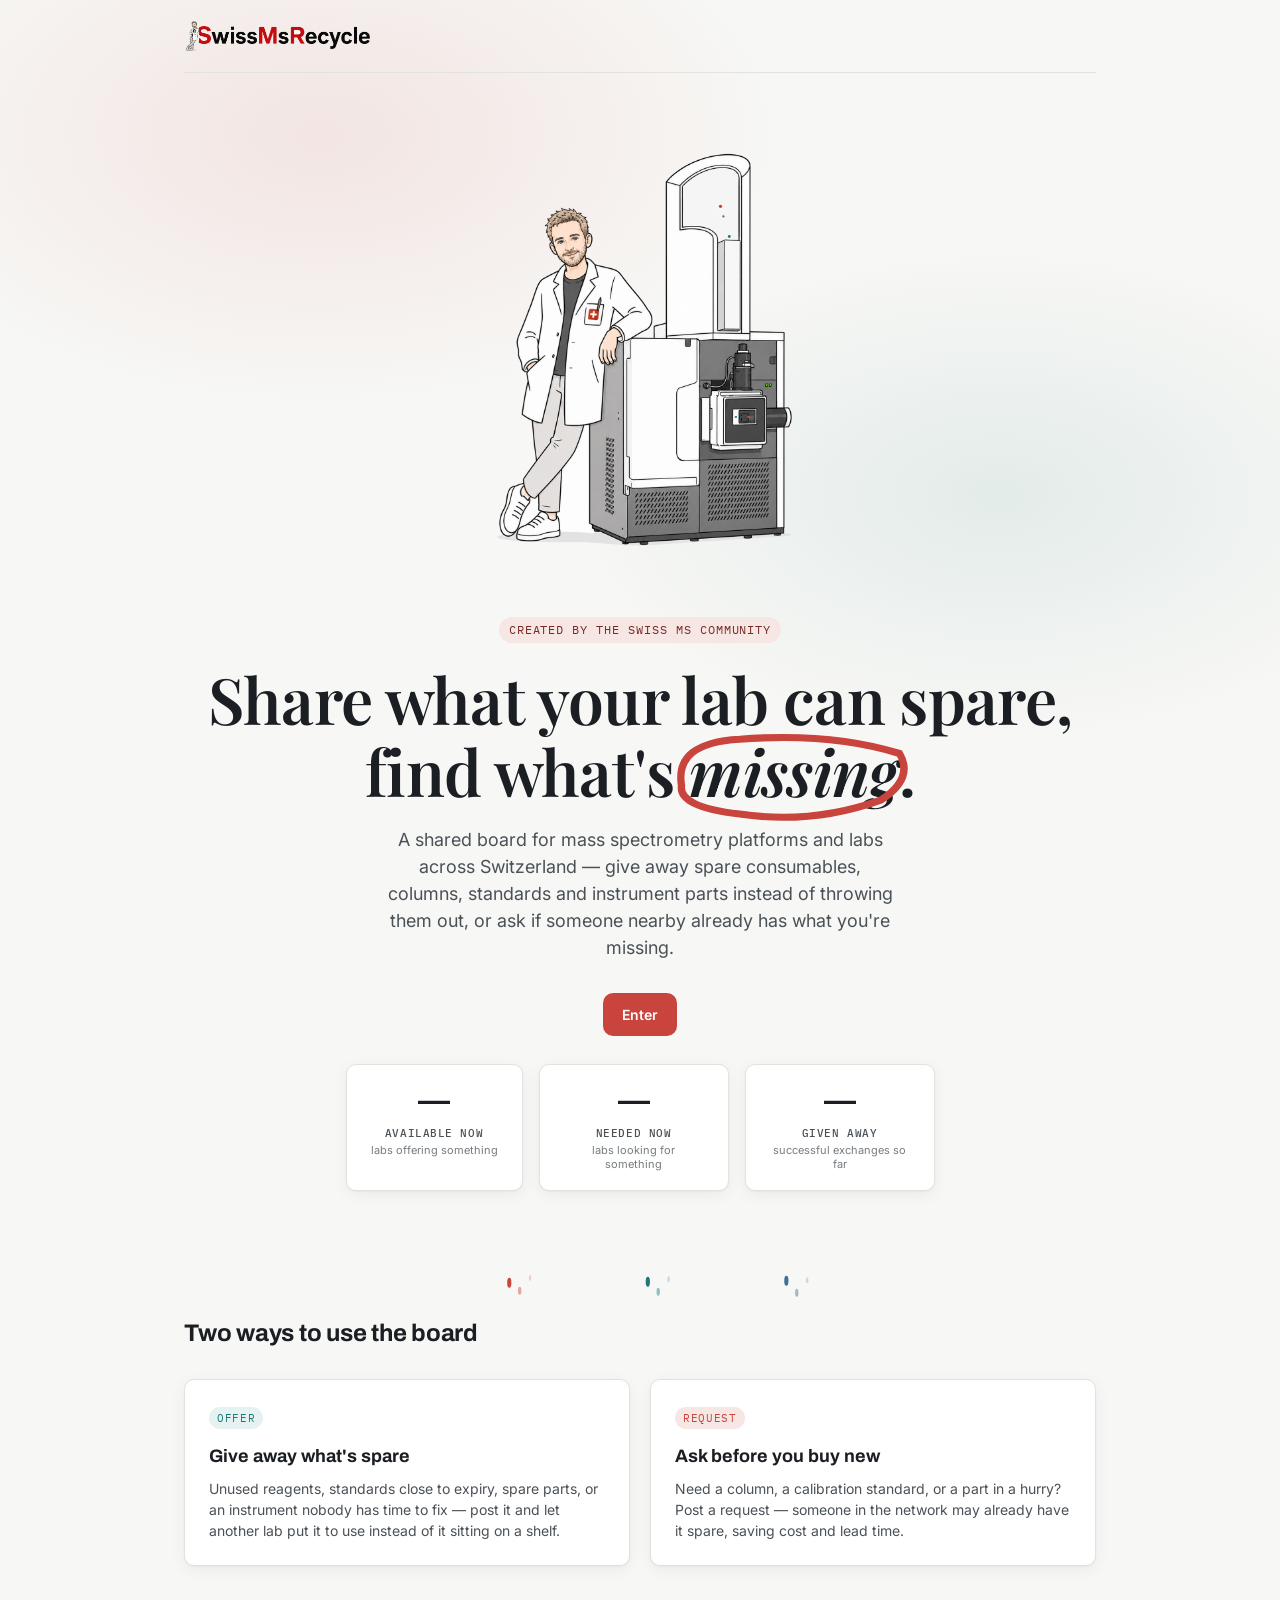
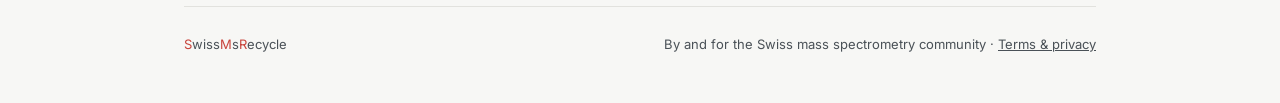
==== commit 662120e5: "Add files via upload" ====
--- a/index.html
+++ b/index.html
@@ -35,9 +35,9 @@
               </clipPath>
             </defs>
             <g clip-path="url(#tower-window-clip)">
-              <circle r="5" fill="var(--accent)"><animateMotion path="M123,240 Q90,190 55,140 Q35,90 30,55 Q45,30 70,20 Q45,30 30,55 Q35,90 55,140 Q90,190 123,240" dur="2s" repeatCount="indefinite"/></circle>
-              <circle r="4.2" fill="var(--offer)"><animateMotion path="M123,240 Q90,190 55,140 Q35,90 30,55 Q45,30 70,20 Q45,30 30,55 Q35,90 55,140 Q90,190 123,240" dur="2s" begin="-0.7s" repeatCount="indefinite"/></circle>
-              <circle r="3.4" fill="var(--ion-blue)"><animateMotion path="M123,240 Q90,190 55,140 Q35,90 30,55 Q45,30 70,20 Q45,30 30,55 Q35,90 55,140 Q90,190 123,240" dur="2s" begin="-1.4s" repeatCount="indefinite"/></circle>
+              <circle r="5" fill="var(--accent)"><animateMotion path="M123,240 L85,110 L123,240" dur="2s" repeatCount="indefinite"/></circle>
+              <circle r="4.2" fill="var(--offer)"><animateMotion path="M123,240 L85,110 L123,240" dur="2s" begin="-0.7s" repeatCount="indefinite"/></circle>
+              <circle r="3.4" fill="var(--ion-blue)"><animateMotion path="M123,240 L85,110 L123,240" dur="2s" begin="-1.4s" repeatCount="indefinite"/></circle>
             </g>
           </svg>
         </div>
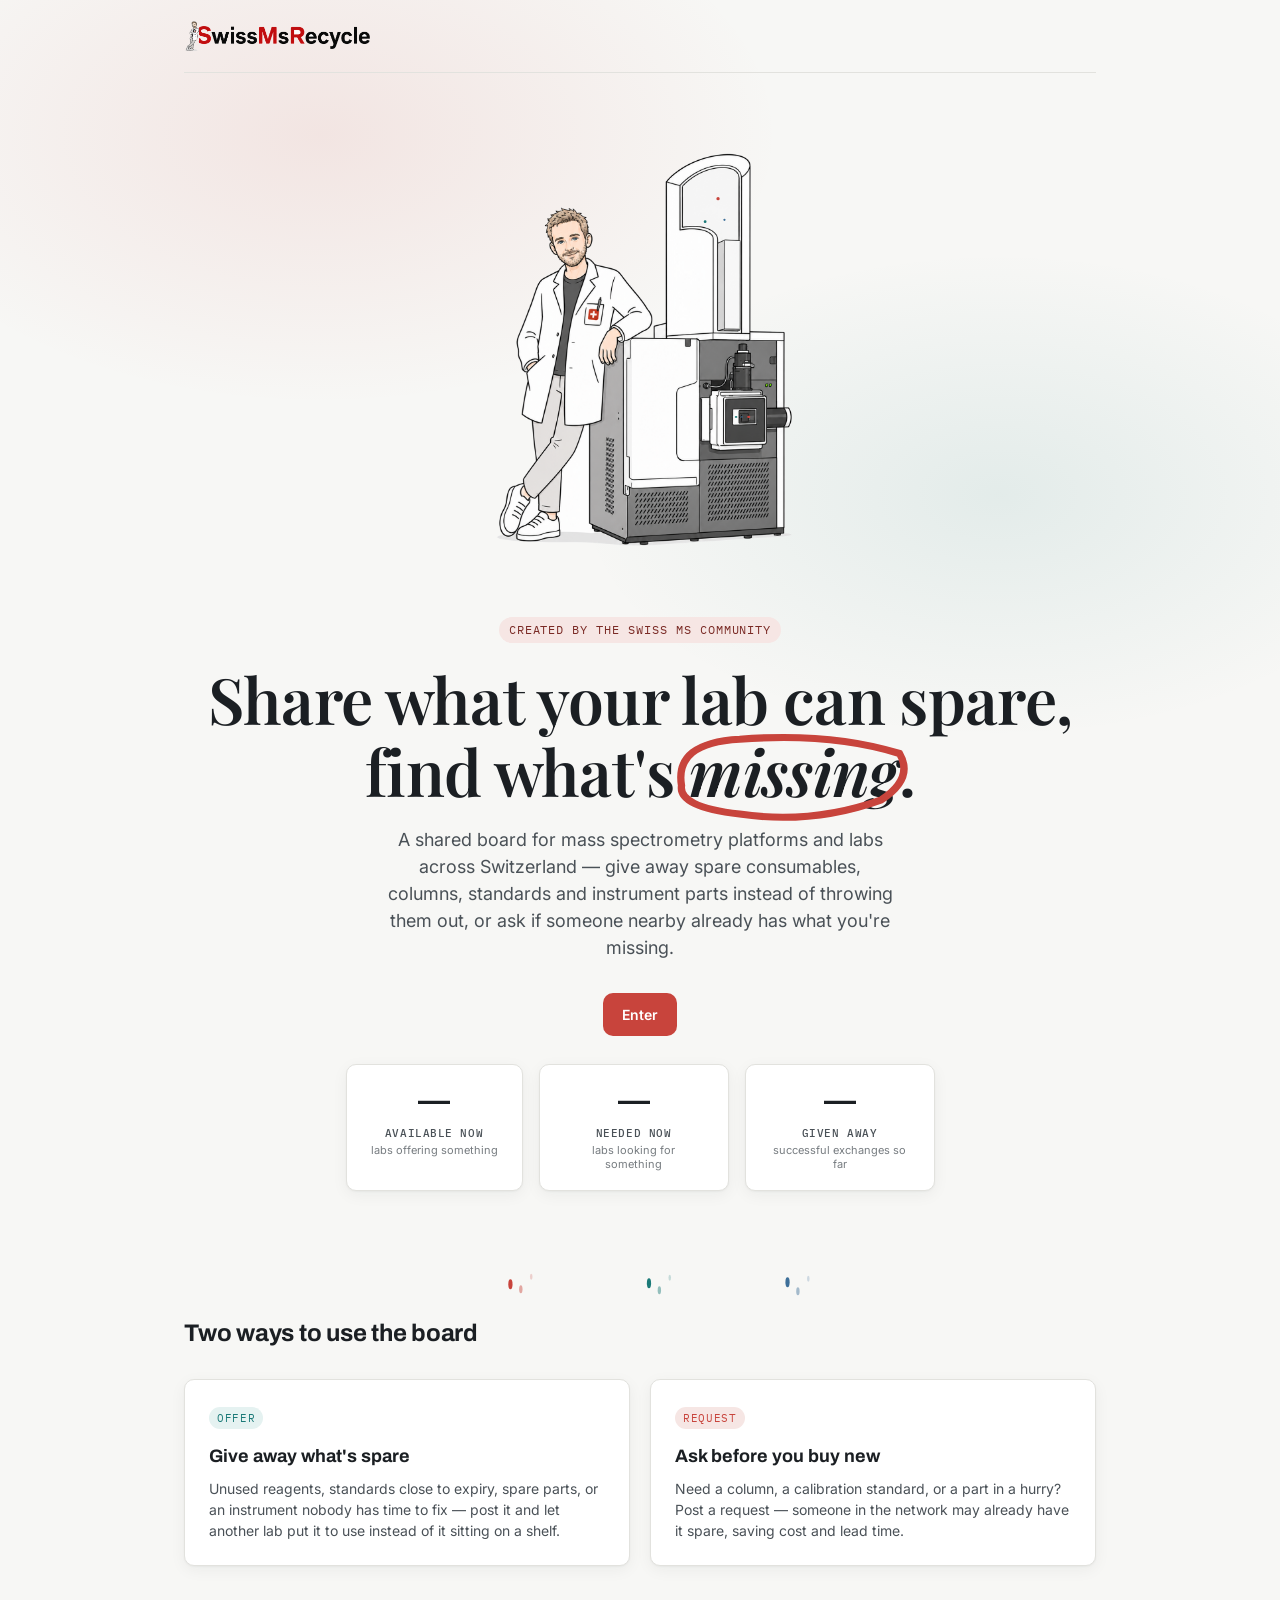
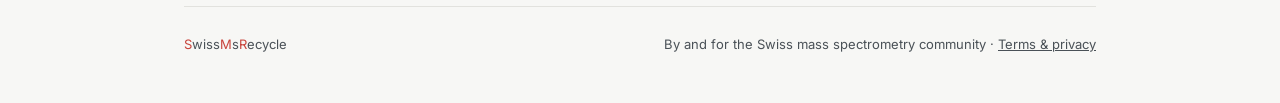
==== commit 2e9f44f5: "Add files via upload" ====
--- a/index.html
+++ b/index.html
@@ -35,9 +35,9 @@
               </clipPath>
             </defs>
             <g clip-path="url(#tower-window-clip)">
-              <circle r="5" fill="var(--accent)"><animateMotion path="M123,240 L85,110 L123,240" dur="2s" repeatCount="indefinite"/></circle>
-              <circle r="4.2" fill="var(--offer)"><animateMotion path="M123,240 L85,110 L123,240" dur="2s" begin="-0.7s" repeatCount="indefinite"/></circle>
-              <circle r="3.4" fill="var(--ion-blue)"><animateMotion path="M123,240 L85,110 L123,240" dur="2s" begin="-1.4s" repeatCount="indefinite"/></circle>
+              <circle r="5" fill="var(--accent)"><animateMotion path="M123,240 L85,110 L40,190" dur="2s" repeatCount="indefinite"/></circle>
+              <circle r="4.2" fill="var(--offer)"><animateMotion path="M123,240 L85,110 L40,190" dur="2s" begin="-0.7s" repeatCount="indefinite"/></circle>
+              <circle r="3.4" fill="var(--ion-blue)"><animateMotion path="M123,240 L85,110 L40,190" dur="2s" begin="-1.4s" repeatCount="indefinite"/></circle>
             </g>
           </svg>
         </div>
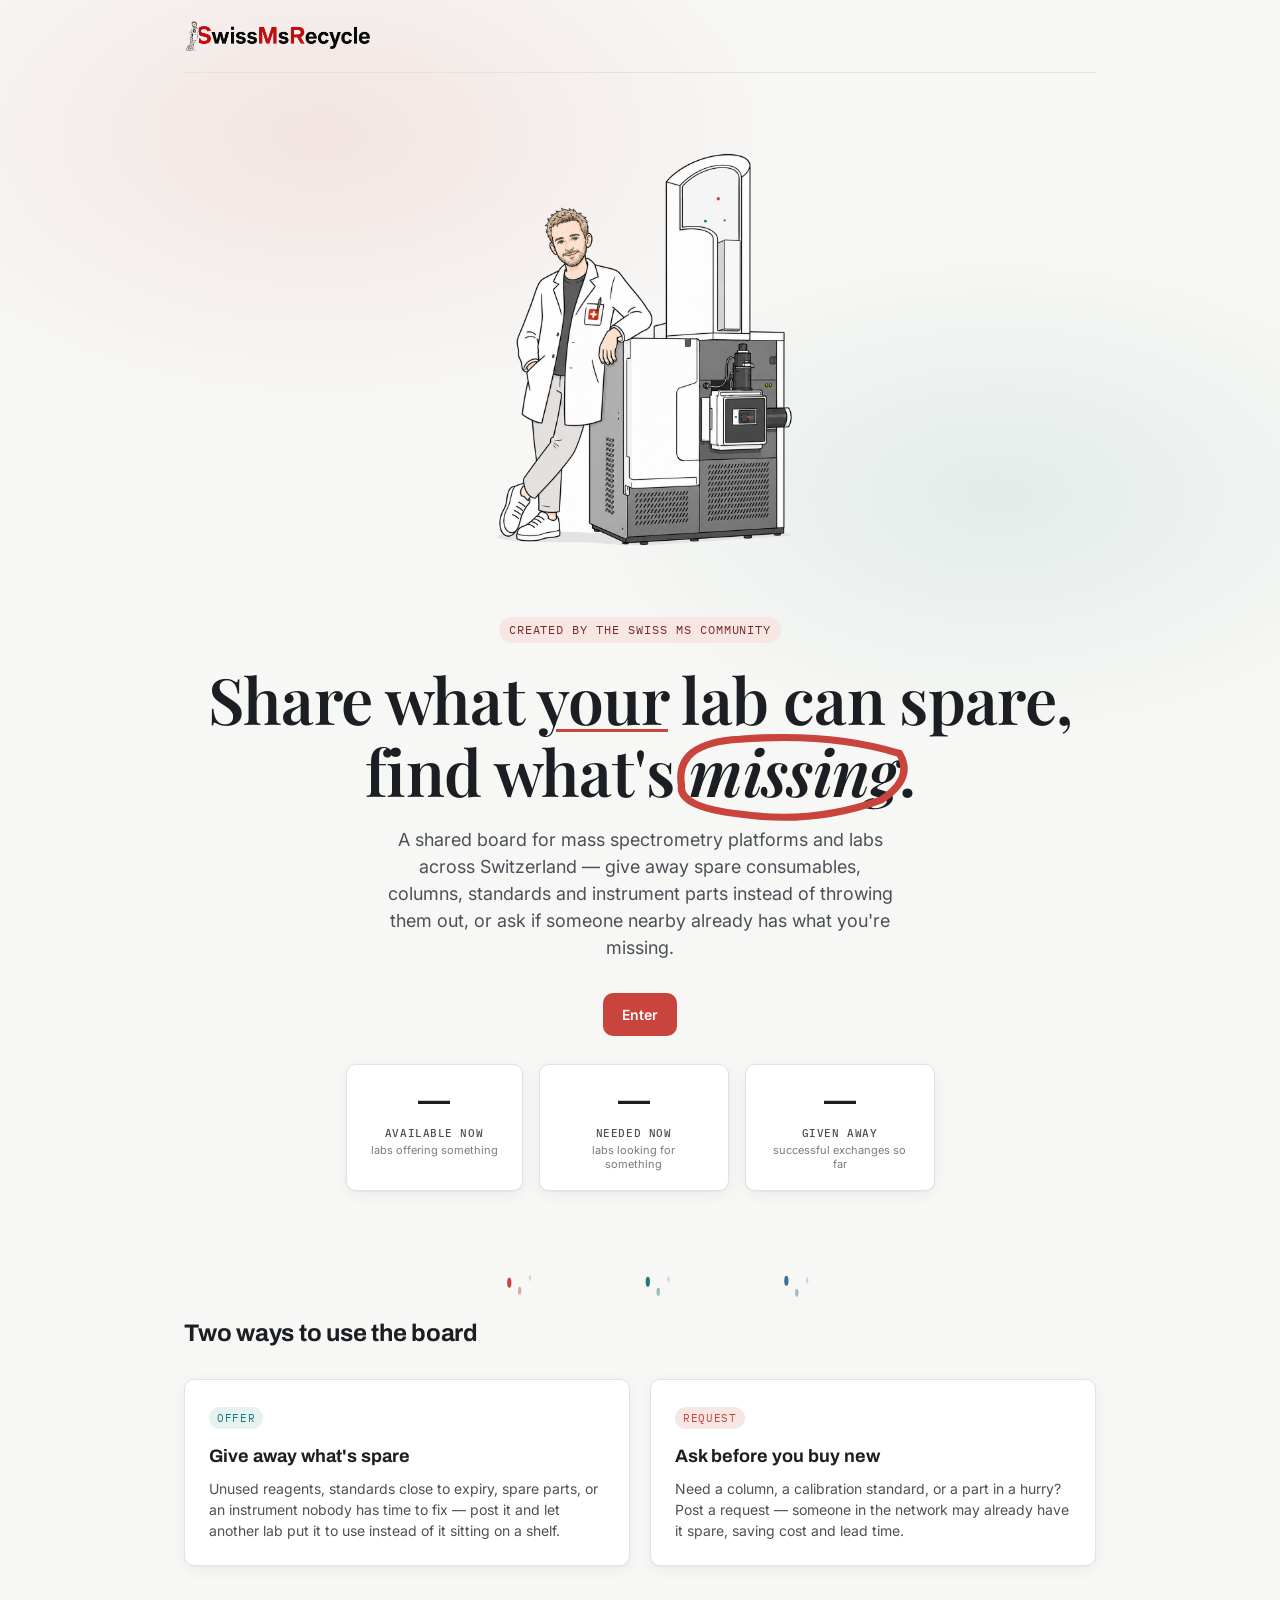
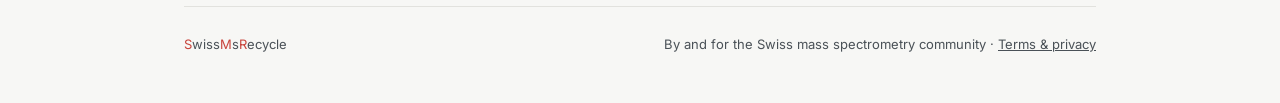
==== commit 80c0c51f: "Add files via upload" ====
--- a/index.html
+++ b/index.html
@@ -42,7 +42,7 @@
           </svg>
         </div>
         <span class="eyebrow">Created by the Swiss MS community</span>
-        <h1>Share what your lab can spare,<br>find what's <span class="highlight"><svg class="highlight-circle" viewBox="0 0 140 60" preserveAspectRatio="none" xmlns="http://www.w3.org/2000/svg" aria-hidden="true"><path d="M8 34 Q4 10 40 8 Q90 4 128 16 Q136 30 118 42 Q80 56 40 50 Q6 46 8 34 Z" fill="none" stroke="var(--accent)" stroke-width="4" stroke-linecap="round"/></svg>missing</span>.</h1>
+        <h1>Share what <span class="underline-accent">your</span> lab can spare,<br>find what's <span class="highlight"><svg class="highlight-circle" viewBox="0 0 140 60" preserveAspectRatio="none" xmlns="http://www.w3.org/2000/svg" aria-hidden="true"><path d="M8 34 Q4 10 40 8 Q90 4 128 16 Q136 30 118 42 Q80 56 40 50 Q6 46 8 34 Z" fill="none" stroke="var(--accent)" stroke-width="4" stroke-linecap="round"/></svg>missing</span>.</h1>
         <p class="lede">
           A shared board for mass spectrometry platforms and labs across
           Switzerland — give away spare consumables, columns, standards
--- a/style.css
+++ b/style.css
@@ -243,6 +243,13 @@
   letter-spacing: -0.01em;
   margin: 0 auto 20px;
   max-width: 31ch;
+}
+
+.underline-accent {
+  text-decoration: underline;
+  text-decoration-color: var(--accent);
+  text-decoration-thickness: 3px;
+  text-underline-offset: 4px;
 }
 
 .highlight {
